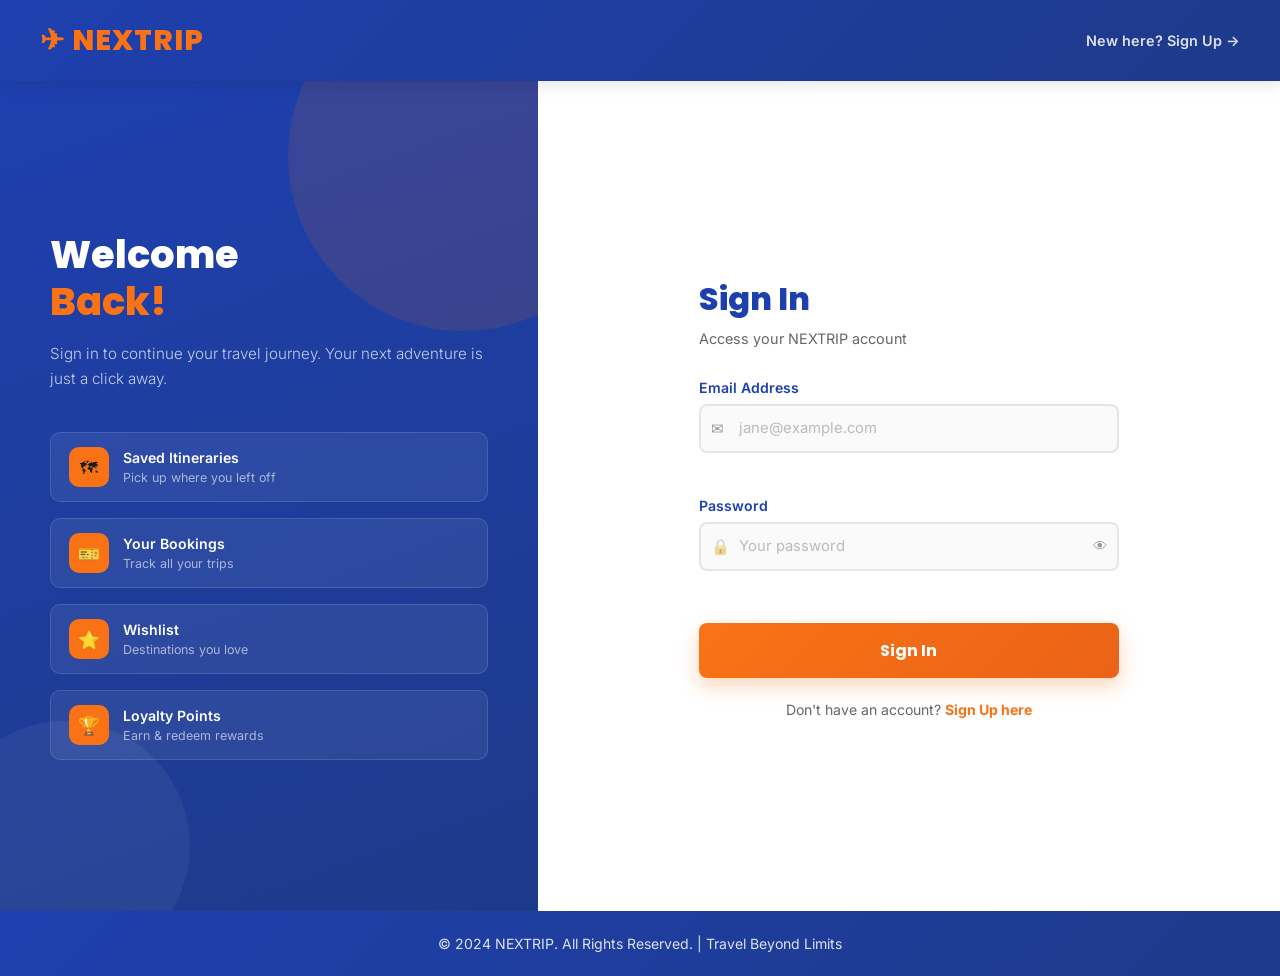
==== SignIn.html @ c0692572 "Add files via upload" ====
<!DOCTYPE html>
<html lang="en">
<head>
    <meta charset="UTF-8">
    <meta name="viewport" content="width=device-width, initial-scale=1.0">
    <title>NEXTRIP - Sign In</title>
    <link href="https://fonts.googleapis.com/css2?family=Poppins:wght@300;400;600;700;800&family=Inter:wght@300;400;600&display=swap" rel="stylesheet">
    <style>
        :root {
            --primary: #1e40af;
            --primary-dark: #1e3a8a;
            --secondary: #f97316;
            --secondary-dark: #ea6317;
            --text-dark: #1a1a1a;
            --text-light: #ffffff;
            --bg-light: #f5f5f5;
            --border: #e5e5e5;
            --shadow: 0 4px 15px rgba(0,0,0,0.1);
            --shadow-lg: 0 10px 30px rgba(0,0,0,0.15);
            --error: #dc2626;
            --success: #16a34a;
        }

        * { margin: 0; padding: 0; box-sizing: border-box; }
        html { scroll-behavior: smooth; font-size: 16px; }

        body {
            font-family: 'Inter', sans-serif;
            color: var(--text-dark);
            background: var(--bg-light);
            min-height: 100vh;
            display: flex;
            flex-direction: column;
        }

        a { text-decoration: none; color: inherit; transition: all 0.3s ease; }
        h1, h2, h3 { font-family: 'Poppins', sans-serif; font-weight: 700; }

        /* ── HEADER ── */
        .header {
            background: linear-gradient(135deg, var(--primary) 0%, var(--primary-dark) 100%);
            padding: 1.2rem 2rem;
            position: sticky;
            top: 0;
            z-index: 100;
            box-shadow: var(--shadow);
        }

        .header-inner {
            max-width: 1200px;
            margin: 0 auto;
            display: flex;
            justify-content: space-between;
            align-items: center;
        }

        .brand {
            font-family: 'Poppins', sans-serif;
            font-size: 1.8rem;
            font-weight: 800;
            color: var(--secondary);
            letter-spacing: 1px;
            text-decoration: none;
        }

        .header-link {
            color: rgba(255,255,255,0.85);
            font-size: 0.9rem;
            font-weight: 600;
            transition: color 0.3s;
        }

        .header-link:hover { color: var(--secondary); }

        /* ── MAIN LAYOUT ── */
        .page-wrap {
            flex: 1;
            display: flex;
            align-items: stretch;
            min-height: calc(100vh - 70px);
        }

        /* ── LEFT PANEL ── */
        .left-panel {
            width: 42%;
            background: linear-gradient(160deg, var(--primary) 0%, var(--primary-dark) 100%);
            padding: 60px 50px;
            display: flex;
            flex-direction: column;
            justify-content: center;
            position: relative;
            overflow: hidden;
        }

        .left-panel::before {
            content: '';
            position: absolute;
            width: 350px; height: 350px;
            border-radius: 50%;
            background: rgba(249,115,22,0.12);
            top: -100px; right: -100px;
        }

        .left-panel::after {
            content: '';
            position: absolute;
            width: 250px; height: 250px;
            border-radius: 50%;
            background: rgba(255,255,255,0.05);
            bottom: -60px; left: -60px;
        }

        .left-content { position: relative; z-index: 1; }

        .left-content h2 {
            font-family: 'Poppins', sans-serif;
            font-size: 2.4rem;
            font-weight: 800;
            color: var(--text-light);
            line-height: 1.2;
            margin-bottom: 1rem;
        }

        .left-content h2 span { color: var(--secondary); }

        .left-content p {
            color: rgba(255,255,255,0.75);
            font-size: 0.95rem;
            line-height: 1.7;
            margin-bottom: 2.5rem;
            font-weight: 300;
        }

        .perks { display: flex; flex-direction: column; gap: 1rem; }

        .perk {
            display: flex;
            align-items: center;
            gap: 14px;
            background: rgba(255,255,255,0.07);
            border: 1px solid rgba(255,255,255,0.12);
            border-radius: 10px;
            padding: 14px 18px;
            transition: background 0.3s;
        }

        .perk:hover { background: rgba(255,255,255,0.12); }

        .perk-icon {
            width: 40px; height: 40px;
            background: var(--secondary);
            border-radius: 10px;
            display: flex;
            align-items: center;
            justify-content: center;
            font-size: 1.1rem;
            flex-shrink: 0;
        }

        .perk-text strong {
            display: block;
            font-size: 0.88rem;
            font-weight: 600;
            color: var(--text-light);
        }

        .perk-text span {
            font-size: 0.78rem;
            color: rgba(255,255,255,0.6);
        }

        /* ── RIGHT PANEL ── */
        .right-panel {
            flex: 1;
            display: flex;
            align-items: center;
            justify-content: center;
            padding: 60px 50px;
            background: #ffffff;
        }

        .form-box {
            width: 100%;
            max-width: 420px;
            animation: slideUp 0.5s ease both;
        }

        @keyframes slideUp {
            from { opacity: 0; transform: translateY(30px); }
            to   { opacity: 1; transform: translateY(0); }
        }

        .form-box h1 {
            font-family: 'Poppins', sans-serif;
            font-size: 2rem;
            font-weight: 800;
            color: var(--primary);
            margin-bottom: 0.4rem;
        }

        .form-box .subtitle {
            color: #666;
            font-size: 0.9rem;
            margin-bottom: 2rem;
        }

        /* ── ALERT BOXES ── */
        .alert {
            display: none;
            align-items: center;
            gap: 10px;
            padding: 12px 16px;
            border-radius: 8px;
            font-size: 0.86rem;
            margin-bottom: 1.2rem;
        }

        .alert.show { display: flex; animation: slideUp 0.3s ease; }
        .alert.error  { background: #fef2f2; border: 1px solid #fecaca; color: var(--error); }
        .alert.success { background: #f0fdf4; border: 1px solid #bbf7d0; color: var(--success); }

        /* ── FORM FIELDS ── */
        .form-group { margin-bottom: 1.4rem; }

        .form-group label {
            display: block;
            font-weight: 600;
            color: var(--primary);
            margin-bottom: 0.5rem;
            font-size: 0.88rem;
        }

        .input-wrap { position: relative; }

        .input-wrap .icon {
            position: absolute;
            left: 12px;
            top: 50%;
            transform: translateY(-50%);
            font-size: 0.95rem;
            opacity: 0.45;
            pointer-events: none;
        }

        .input-wrap input {
            width: 100%;
            padding: 0.85rem 0.9rem 0.85rem 38px;
            border: 2px solid var(--border);
            border-radius: 8px;
            font-family: 'Inter', sans-serif;
            font-size: 0.93rem;
            color: var(--text-dark);
            background: #fafafa;
            transition: all 0.3s ease;
            outline: none;
        }

        .input-wrap input::placeholder { color: #bbb; }

        .input-wrap input:focus {
            border-color: var(--secondary);
            background: #fff;
            box-shadow: 0 0 0 3px rgba(249,115,22,0.12);
        }

        .input-wrap input.error {
            border-color: var(--error);
            box-shadow: 0 0 0 3px rgba(220,38,38,0.1);
        }

        .toggle-pw {
            position: absolute;
            right: 12px;
            top: 50%;
            transform: translateY(-50%);
            background: none;
            border: none;
            cursor: pointer;
            font-size: 0.9rem;
            color: #999;
            transition: color 0.2s;
            padding: 0;
        }

        .toggle-pw:hover { color: var(--primary); }

        .error-msg {
            display: block;
            color: var(--error);
            font-size: 0.8rem;
            margin-top: 0.35rem;
            min-height: 1rem;
        }

        /* ── SUBMIT BUTTON ── */
        .btn-submit {
            width: 100%;
            padding: 0.95rem;
            background: linear-gradient(135deg, var(--secondary) 0%, var(--secondary-dark) 100%);
            color: white;
            font-family: 'Poppins', sans-serif;
            font-size: 1rem;
            font-weight: 700;
            border: none;
            border-radius: 8px;
            cursor: pointer;
            margin-top: 0.5rem;
            transition: all 0.3s ease;
            box-shadow: 0 8px 20px rgba(249,115,22,0.3);
            position: relative;
            overflow: hidden;
        }

        .btn-submit:hover {
            transform: translateY(-2px);
            box-shadow: 0 12px 28px rgba(249,115,22,0.4);
        }

        .btn-submit:active { transform: translateY(0); }

        .btn-submit.loading { pointer-events: none; }
        .btn-submit.loading .btn-text { visibility: hidden; }
        .btn-submit.loading::after {
            content: '';
            position: absolute;
            width: 20px; height: 20px;
            border: 2.5px solid rgba(255,255,255,0.3);
            border-top-color: white;
            border-radius: 50%;
            left: 50%; top: 50%;
            transform: translate(-50%, -50%);
            animation: spin 0.7s linear infinite;
        }

        @keyframes spin { to { transform: translate(-50%, -50%) rotate(360deg); } }

        .switch-link {
            text-align: center;
            margin-top: 1.4rem;
            font-size: 0.88rem;
            color: #666;
        }

        .switch-link a {
            color: var(--secondary);
            font-weight: 700;
        }

        .switch-link a:hover { color: var(--secondary-dark); text-decoration: underline; }

        /* ── FOOTER ── */
        .footer {
            background: linear-gradient(135deg, var(--primary) 0%, var(--primary-dark) 100%);
            color: white;
            padding: 1.5rem 2rem;
            text-align: center;
        }

        .footer p { color: rgba(255,255,255,0.85); font-size: 0.88rem; }

        /* ── RESPONSIVE ── */
        @media (max-width: 900px) {
            .left-panel { display: none; }
            .right-panel { padding: 40px 28px; }
        }

        @media (max-width: 480px) {
            .form-box h1 { font-size: 1.6rem; }
            .right-panel { padding: 32px 20px; }
        }
    </style>
</head>
<body>

    <!-- Header -->
    <header class="header">
        <div class="header-inner">
            <a href="index.html" class="brand">✈ NEXTRIP</a>
            <a href="SignUp.html" class="header-link">New here? Sign Up →</a>
        </div>
    </header>

    <!-- Main -->
    <div class="page-wrap">

        <!-- Left Panel -->
        <div class="left-panel">
            <div class="left-content">
                <h2>Welcome<br><span>Back!</span></h2>
                <p>Sign in to continue your travel journey. Your next adventure is just a click away.</p>
                <div class="perks">
                    <div class="perk">
                        <div class="perk-icon">🗺</div>
                        <div class="perk-text">
                            <strong>Saved Itineraries</strong>
                            <span>Pick up where you left off</span>
                        </div>
                    </div>
                    <div class="perk">
                        <div class="perk-icon">🎫</div>
                        <div class="perk-text">
                            <strong>Your Bookings</strong>
                            <span>Track all your trips</span>
                        </div>
                    </div>
                    <div class="perk">
                        <div class="perk-icon">⭐</div>
                        <div class="perk-text">
                            <strong>Wishlist</strong>
                            <span>Destinations you love</span>
                        </div>
                    </div>
                    <div class="perk">
                        <div class="perk-icon">🏆</div>
                        <div class="perk-text">
                            <strong>Loyalty Points</strong>
                            <span>Earn & redeem rewards</span>
                        </div>
                    </div>
                </div>
            </div>
        </div>

        <!-- Right Panel -->
        <div class="right-panel">
            <div class="form-box">
                <h1>Sign In</h1>
                <p class="subtitle">Access your NEXTRIP account</p>

                <div class="alert error" id="errorAlert">⚠ <span id="errorMsg"></span></div>
                <div class="alert success" id="successAlert">✓ Login successful! Redirecting to your dashboard…</div>

                <div class="form-group">
                    <label for="email">Email Address</label>
                    <div class="input-wrap">
                        <span class="icon">✉</span>
                        <input type="email" id="email" placeholder="jane@example.com">
                    </div>
                    <span class="error-msg" id="emailError"></span>
                </div>

                <div class="form-group">
                    <label for="password">Password</label>
                    <div class="input-wrap">
                        <span class="icon">🔒</span>
                        <input type="password" id="password" placeholder="Your password">
                        <button class="toggle-pw" type="button" onclick="togglePw('password', this)">👁</button>
                    </div>
                    <span class="error-msg" id="passwordError"></span>
                </div>

                <button class="btn-submit" id="submitBtn" onclick="handleSignIn()">
                    <span class="btn-text">Sign In</span>
                </button>

                <div class="switch-link">
                    Don't have an account? <a href="SignUp.html">Sign Up here</a>
                </div>
            </div>
        </div>

    </div>

    <!-- Footer -->
    <footer class="footer">
        <p>© 2024 NEXTRIP. All Rights Reserved. | Travel Beyond Limits</p>
    </footer>

    <script>
        // Pre-fill email if coming from SignUp
        window.addEventListener('DOMContentLoaded', () => {
            const params = new URLSearchParams(window.location.search);
            const email = params.get('email');
            if (email) {
                document.getElementById('email').value = decodeURIComponent(email);
                document.getElementById('password').focus();
            }
        });

        function togglePw(id, btn) {
            const inp = document.getElementById(id);
            inp.type = inp.type === 'password' ? 'text' : 'password';
            btn.textContent = inp.type === 'password' ? '👁' : '🙈';
        }

        function setError(inputId, errId, msg) {
            const inp = document.getElementById(inputId);
            const err = document.getElementById(errId);
            if (msg) {
                inp.classList.add('error');
                err.textContent = msg;
                return true;
            } else {
                inp.classList.remove('error');
                err.textContent = '';
                return false;
            }
        }

        function handleSignIn() {
            document.getElementById('errorAlert').classList.remove('show');
            document.getElementById('successAlert').classList.remove('show');

            const email = document.getElementById('email').value.trim();
            const pass  = document.getElementById('password').value;

            let hasError = false;
            hasError |= setError('email',    'emailError',    !email || !/\S+@\S+\.\S+/.test(email) ? 'Enter a valid email address' : '');
            hasError |= setError('password', 'passwordError', !pass ? 'Please enter your password' : '');
            if (hasError) return;

            const btn = document.getElementById('submitBtn');
            btn.classList.add('loading');

            setTimeout(() => {
                btn.classList.remove('loading');
                const users = JSON.parse(localStorage.getItem('nextrip_users') || '{}');
                const user  = users[email];

                if (!user || user.pass !== pass) {
                    document.getElementById('errorMsg').textContent = 'Incorrect email or password. Please try again.';
                    document.getElementById('errorAlert').classList.add('show');
                    return;
                }

                // Save logged-in user
                localStorage.setItem('nextrip_current_user', JSON.stringify(user));

                document.getElementById('successAlert').classList.add('show');

                // Redirect to main page after 1.2s
                setTimeout(() => {
                    window.location.href = 'index.html';
                }, 1200);
            }, 1000);
        }

        // Allow Enter key to submit
        document.addEventListener('keydown', e => {
            if (e.key === 'Enter') handleSignIn();
        });
    </script>
</body>
</html>
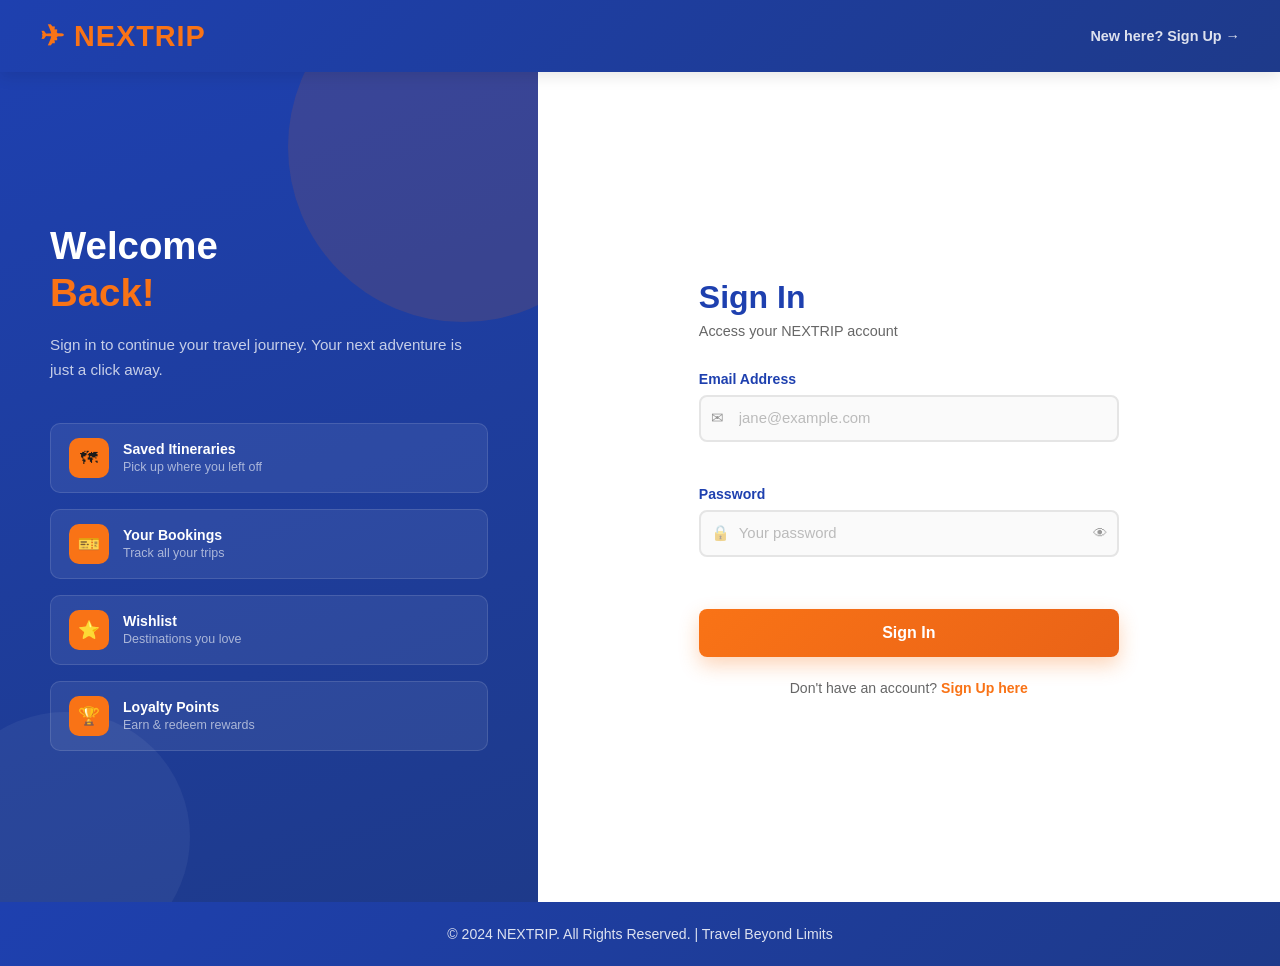
==== commit 0ca7b094: "Update SignIn.html" ====
--- a/SignIn.html
+++ b/SignIn.html
@@ -4,7 +4,7 @@
     <meta charset="UTF-8">
     <meta name="viewport" content="width=device-width, initial-scale=1.0">
     <title>NEXTRIP - Sign In</title>
-    <link href="https://fonts.googleapis.com/css2?family=Poppins:wght@300;400;600;700;800&family=Inter:wght@300;400;600&display=swap" rel="stylesheet">
+    <link href="https://fonts.googleapis.com/css2?family=Poppins:wght@300;400;600;700;800&family=Inter:wght@300;400;600&display=swap" rel="css/stylesheet">
     <style>
         :root {
             --primary: #1e40af;
@@ -541,4 +541,4 @@
         });
     </script>
 </body>
-</html>+</html>
